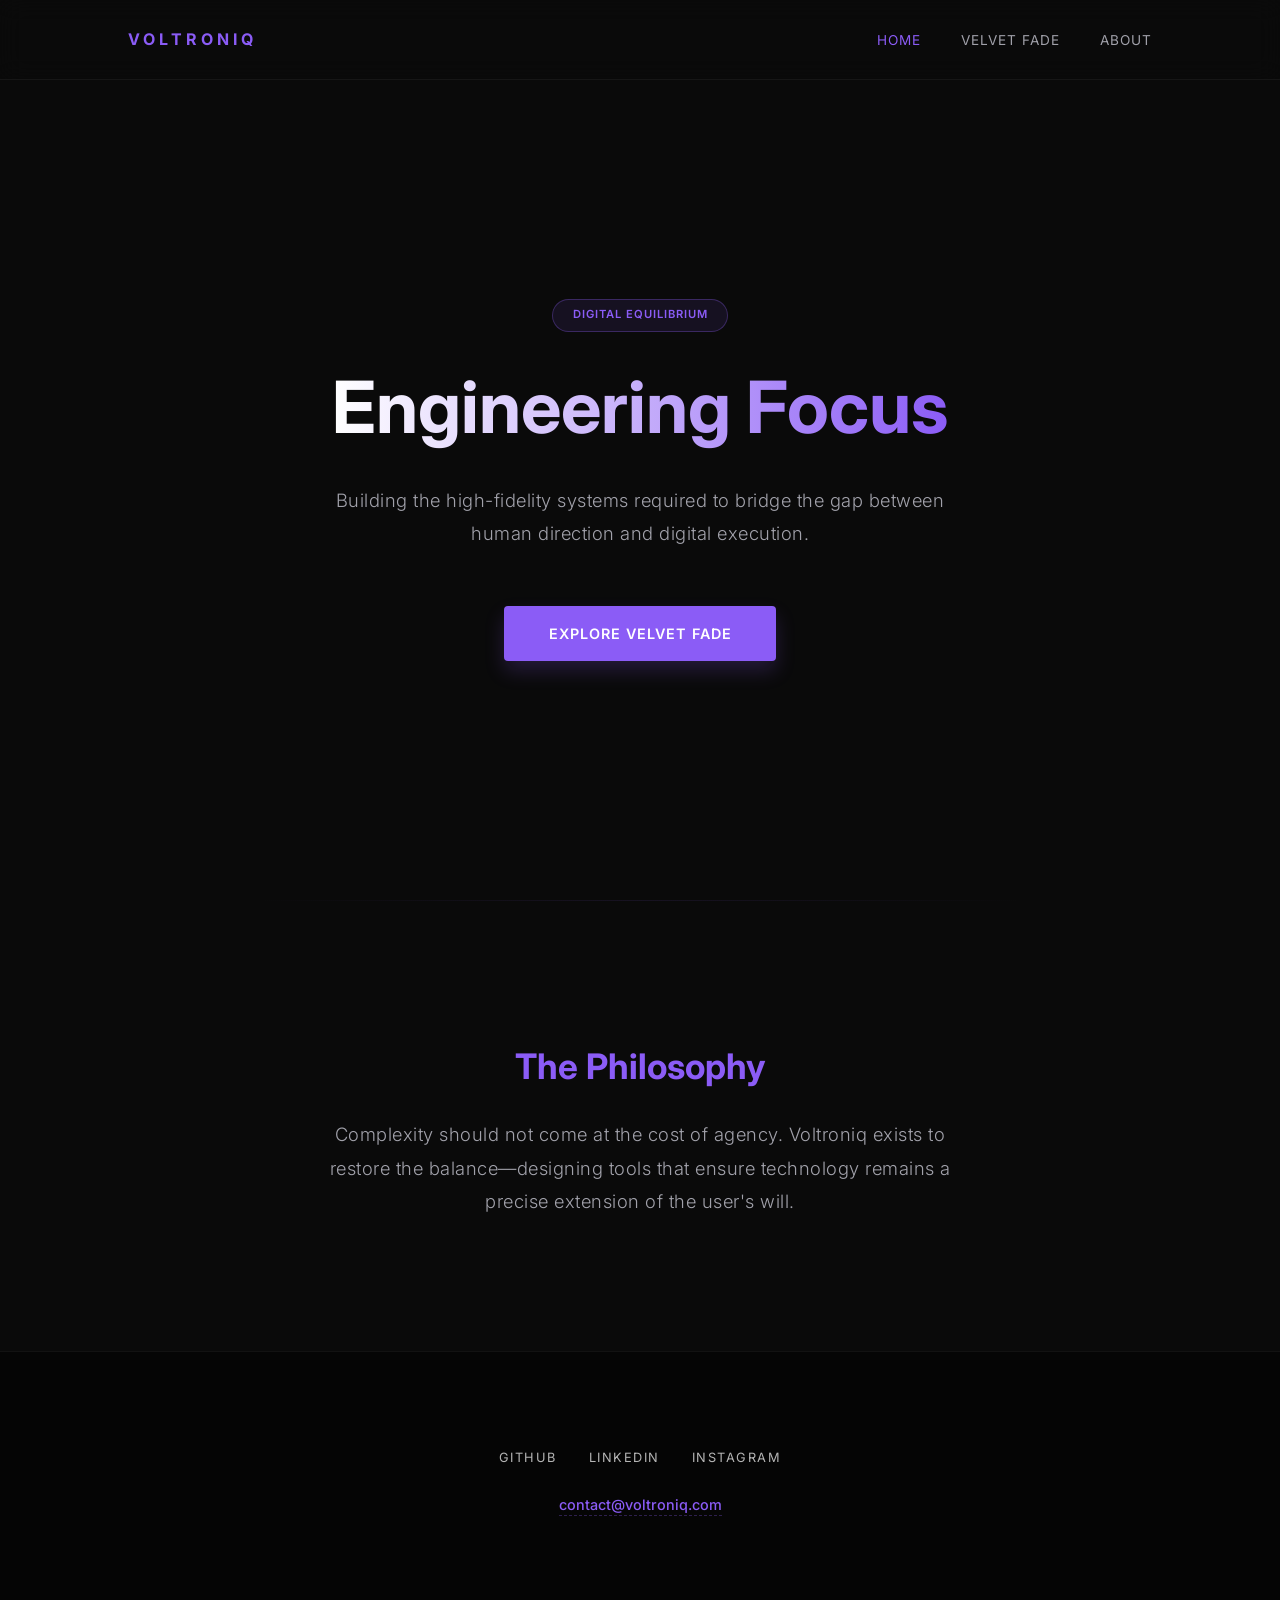
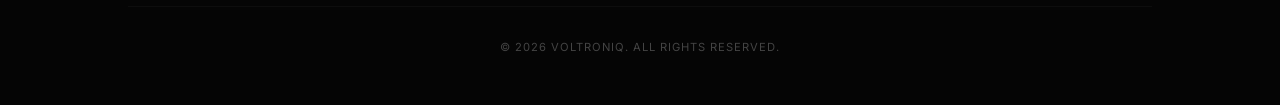
==== index.html @ d2e8ec18 "added footer" ====
<!DOCTYPE html>
<html lang="en">
<head>
    <meta charset="UTF-8">
    <meta name="viewport" content="width=device-width, initial-scale=1.0">
    <title>Voltroniq | Digital Equilibrium</title>
    <link rel="stylesheet" href="style.css">
    <link href="https://fonts.googleapis.com/css2?family=Inter:wght@300;400;700&display=swap" rel="stylesheet">
</head>
<body>
    <nav class="navbar">
        <div class="logo">VOLTRONIQ</div>
        <ul class="nav-links">
            <li><a href="index.html" class="active">Home</a></li>
            <li><a href="VelvetFade.html">Velvet Fade</a></li>
            <li><a href="about.html">About</a></li>
        </ul>
    </nav>

    <header class="hero">
        <div class="hero-content">
            <div class="badge">Digital Equilibrium</div>
            
            <h1 class="glitch">Engineering Focus</h1>
            
            <p class="mission-text">
                Building the high-fidelity systems required to bridge the gap between human direction and digital execution.
            </p>
            
            <div class="hero-actions">
                <a href="VelvetFade.html" class="cta-button">Explore Velvet Fade</a>
            </div>
        </div>
    </header>

    <div style="height: 1px; background: linear-gradient(to right, transparent, var(--accent), transparent); opacity: 0.1; width: 60%; margin: 0 auto;"></div>

    <section id="philosophy" class="hero" style="min-height: 50vh;">
        <div class="hero-content">
            <h2 style="font-size: 2.2rem; margin-bottom: 1.5rem; color: var(--accent);">The Philosophy</h2>
            <p class="mission-text">
                Complexity should not come at the cost of agency. 
                Voltroniq exists to restore the balance—designing tools that ensure 
                technology remains a precise extension of the user's will.
            </p>
        </div>
    </section>

    <footer class="main-footer">
        <div class="footer-content">
            
            <div class="social-links">
                <a href="https://github.com/voltroniq" target="_blank">GitHub</a>
                <a href="https://www.linkedin.com/company/voltroniq" target="_blank">LinkedIn</a>
                <a href="https://www.instagram.com/voltroniq" target="_blank">Instagram</a>
            </div>

            <div class="footer-contact">
                <a href="mailto:contact@voltroniq.com" class="email-link">contact@voltroniq.com</a>
            </div>

            <div class="footer-bottom">
                <p>&copy; 2026 Voltroniq. All rights reserved.</p>
            </div>
        </div>
    </footer>

    <script src="script.js"></script>
</body>
</html>
---- style.css ----
/* VOLTRONIQ CORE STYLESHEET 
    Aesthetic: Dark Mode Tech / Velvet Modern
*/

:root {
    --bg: #0a0a0a;
    --card-bg: #161616;
    --accent: #8b5cf6; /* Velvet Purple */
    --text-main: #ffffff;
    --text-dim: #a1a1aa;
    --nav-height: 80px;
}

* {
    margin: 0;
    padding: 0;
    box-sizing: border-box;
}

body {
    font-family: 'Inter', -apple-system, BlinkMacSystemFont, sans-serif;
    background-color: var(--bg);
    color: var(--text-main);
    line-height: 1.6;
    overflow-x: hidden;
}

/* --- NAVIGATION --- */
.navbar {
    display: flex;
    justify-content: space-between;
    align-items: center;
    padding: 0 10%;
    height: var(--nav-height);
    background: rgba(10, 10, 10, 0.8);
    backdrop-filter: blur(12px);
    -webkit-backdrop-filter: blur(12px);
    position: fixed;
    top: 0;
    width: 100%;
    z-index: 1000;
    border-bottom: 1px solid rgba(255, 255, 255, 0.05);
}

.logo {
    font-weight: 700;
    letter-spacing: 4px;
    color: var(--accent);
    text-transform: uppercase;
}

.nav-links {
    display: flex;
    list-style: none;
}

.nav-links li {
    margin-left: 2.5rem;
}

.nav-links a {
    text-decoration: none;
    color: var(--text-dim);
    transition: 0.3s cubic-bezier(0.4, 0, 0.2, 1);
    font-size: 0.85rem;
    text-transform: uppercase;
    letter-spacing: 1px;
}

.nav-links a:hover, .nav-links a.active {
    color: var(--accent);
}

/* --- HERO & LAYOUT --- */
.hero, .app-hero {
    min-height: 100vh;
    display: flex;
    flex-direction: column;
    align-items: center;
    justify-content: center;
    text-align: center;
    padding: 100px 10% 40px 10%;
}

.hero-content {
    max-width: 900px;
    display: flex;
    flex-direction: column;
    align-items: center;
}

.app-hero .mission-text {
    font-size: 1.4rem; /* Slightly larger than the standard 1.15rem */
    line-height: 1.6;
    color: #ffffff;    /* Brighter white to command attention */
}

/* --- TYPOGRAPHY --- */
h1 {
    font-size: clamp(2.5rem, 8vw, 4.5rem);
    margin-bottom: 1.5rem;
    font-weight: 700;

    line-height: 1.2;
    padding-bottom: 10px;
    overflow: visible;

    background: linear-gradient(to right, #ffffff, var(--accent));
    -webkit-background-clip: text;
    background-clip: text;
    -webkit-text-fill-color: transparent;
    color: transparent;
}

.mission-text {
    max-width: 650px;
    font-size: 1.15rem;
    color: var(--text-dim);
    margin-bottom: 3.5rem;
    
    margin-left: auto;
    margin-right: auto;
    
    text-align: center; 
    
    letter-spacing: 0.5px;
    font-weight: 300;
    line-height: 1.8;
}

/* --- BUTTONS --- */
.cta-button {
    display: inline-block;
    padding: 1rem 2.8rem;
    background: var(--accent);
    color: #fff;
    text-decoration: none;
    border-radius: 4px;
    font-weight: 600;
    font-size: 0.9rem;
    text-transform: uppercase;
    letter-spacing: 1px;
    box-shadow: 0 10px 20px rgba(139, 92, 246, 0.2);
    transition: all 0.4s ease;
}

.cta-button:hover {
    transform: translateY(-3px);
    box-shadow: 0 15px 30px rgba(139, 92, 246, 0.4);
    filter: brightness(1.1);
}

/* --- APP PAGE FEATURES --- */
.container {
    max-width: 1200px;
    width: 100%;
}

.badge {
    display: inline-block;
    padding: 0.4rem 1.2rem;
    background: rgba(139, 92, 246, 0.1);
    color: var(--accent);
    border: 1px solid rgba(139, 92, 246, 0.3);
    border-radius: 50px;
    font-size: 0.7rem;
    font-weight: 600;
    letter-spacing: 1px;
    margin-bottom: 2rem;
    text-transform: uppercase;
}

.features-grid {
    display: grid;
    grid-template-columns: repeat(auto-fit, minmax(300px, 1fr));
    gap: 2rem;
    margin-top: 5rem;
    width: 100%;
}

.feature-card {
    background: var(--card-bg);
    padding: 3rem 2rem;
    border-radius: 12px;
    border: 1px solid rgba(255, 255, 255, 0.05);
    text-align: left;
    transition: all 0.4s ease;
}

.feature-card:hover {
    border-color: var(--accent);
    transform: translateY(-8px);
    background: rgba(22, 22, 22, 0.8);
}

.feature-card h3 {
    margin-bottom: 1rem;
    font-size: 1.4rem;
    color: #fff;
}

.feature-card p {
    color: var(--text-dim);
    font-size: 0.95rem;
    line-height: 1.6;
}

/* --- FOOTER STYLES --- */
.main-footer {
    padding: 6rem 10% 3rem 10%;
    background: #050505; /* Slightly darker than main bg for depth */
    border-top: 1px solid rgba(255, 255, 255, 0.05);
    text-align: center;
}

.footer-content {
    max-width: 1200px;
    margin: 0 auto;
    display: flex;
    flex-direction: column;
    align-items: center;
    gap: 1.5rem;
}

.social-links {
    display: flex;
    gap: 2rem;
}

.social-links a {
    text-decoration: none;
    color: var(--text-main);
    font-size: 0.8rem;
    text-transform: uppercase;
    letter-spacing: 1.5px;
    transition: color 0.3s ease;
    opacity: 0.7;
}

.social-links a:hover {
    color: var(--accent);
    opacity: 1;
}

.email-link {
    text-decoration: none;
    color: var(--accent);
    font-size: 0.9rem;
    font-weight: 500;
    border-bottom: 1px dashed rgba(139, 92, 246, 0.3);
    padding-bottom: 2px;
    transition: 0.3s;
}

.email-link:hover {
    border-bottom-color: var(--accent);
}

.footer-bottom {
    margin-top: 4rem;
    padding-top: 2rem;
    border-top: 1px solid rgba(255, 255, 255, 0.03);
    width: 100%;
}

.footer-bottom p {
    color: #444;
    font-size: 0.7rem;
    text-transform: uppercase;
    letter-spacing: 1px;
}

/* --- RESPONSIVENESS --- */
@media (max-width: 768px) {
    .navbar {
        padding: 0 5%;
    }
    
    .nav-links li {
        margin-left: 1.2rem;
    }

    .hero, .app-hero {
        padding: 120px 5% 60px 5%;
    }

    .mission-text {
        font-size: 1rem;
    }
}

@media (max-width: 480px) {
    .social-links {
        gap: 1.2rem;
        flex-wrap: wrap;
        justify-content: center;
    }
}
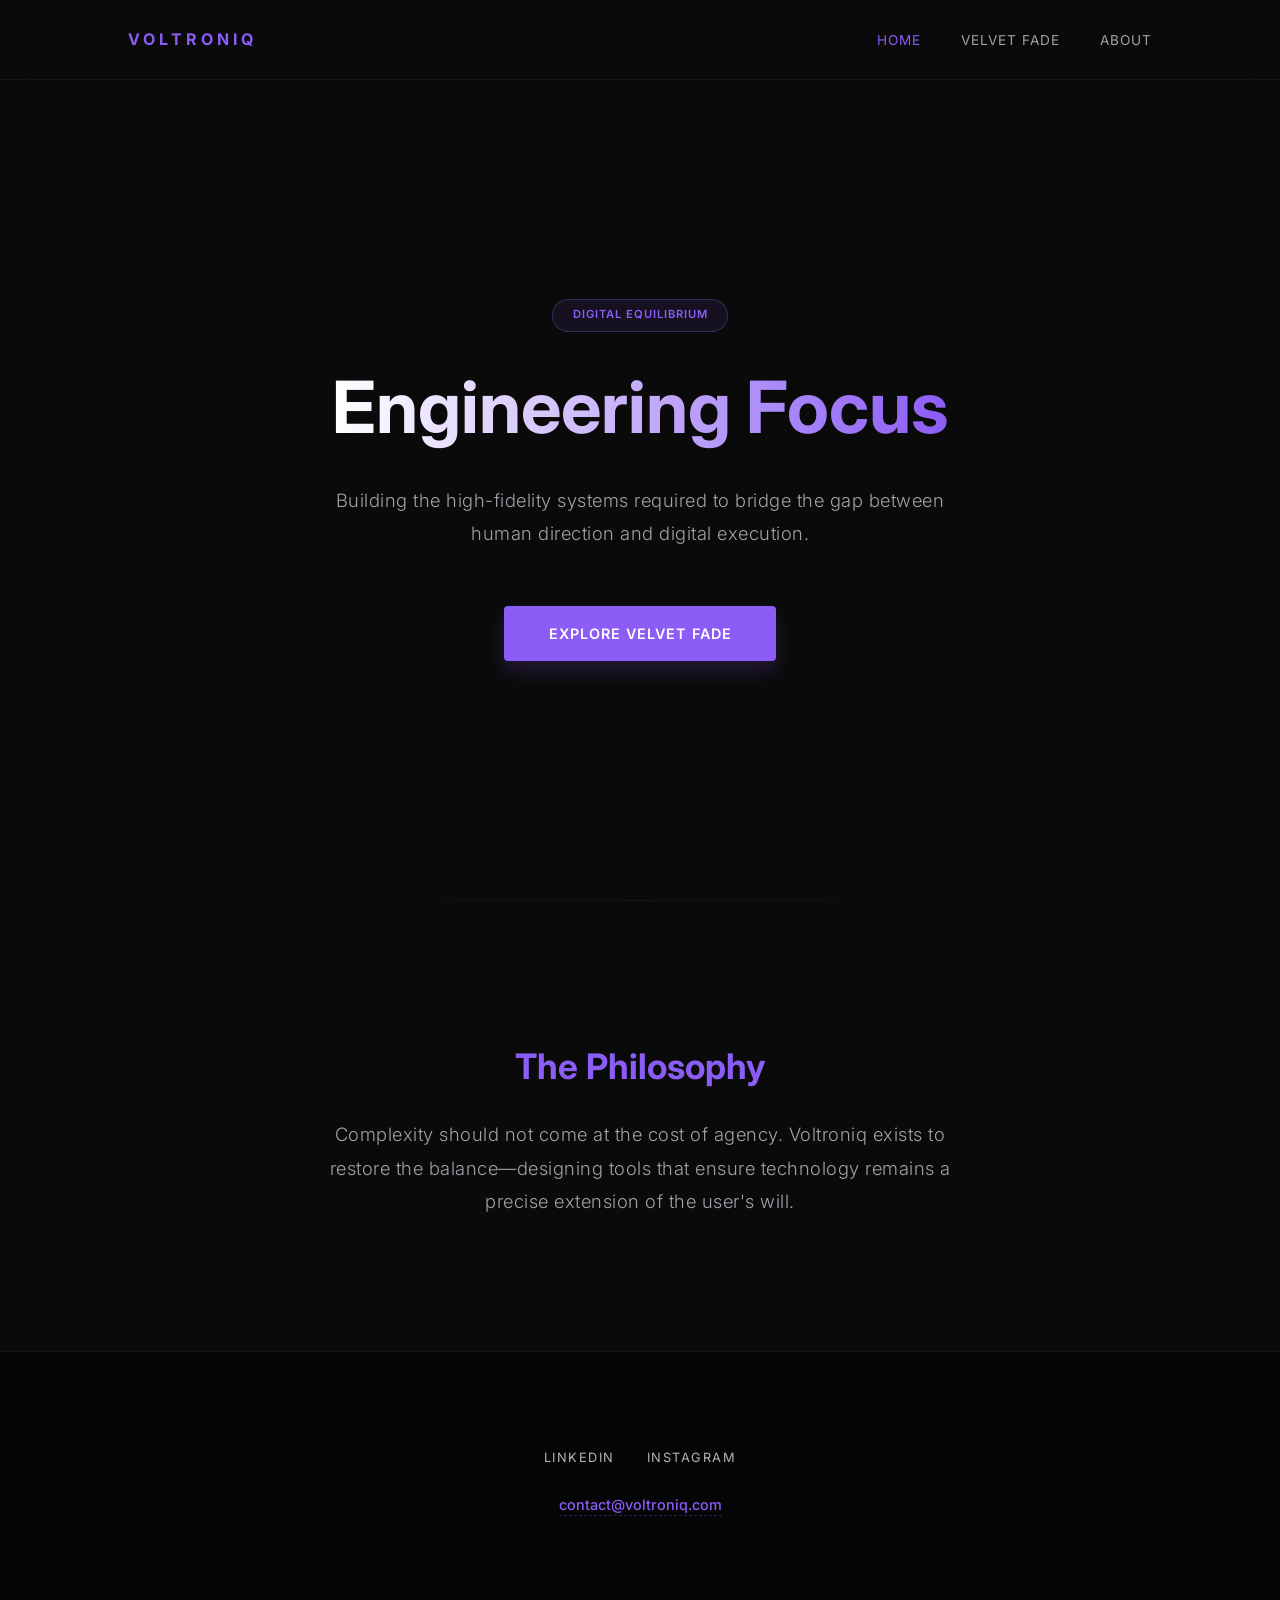
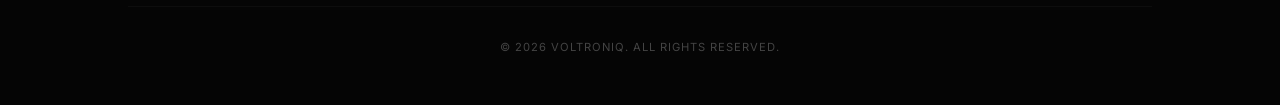
==== commit dff6e530: "removed github link" ====
--- a/index.html
+++ b/index.html
@@ -50,7 +50,6 @@
         <div class="footer-content">
             
             <div class="social-links">
-                <a href="https://github.com/voltroniq" target="_blank">GitHub</a>
                 <a href="https://www.linkedin.com/company/voltroniq" target="_blank">LinkedIn</a>
                 <a href="https://www.instagram.com/voltroniq" target="_blank">Instagram</a>
             </div>
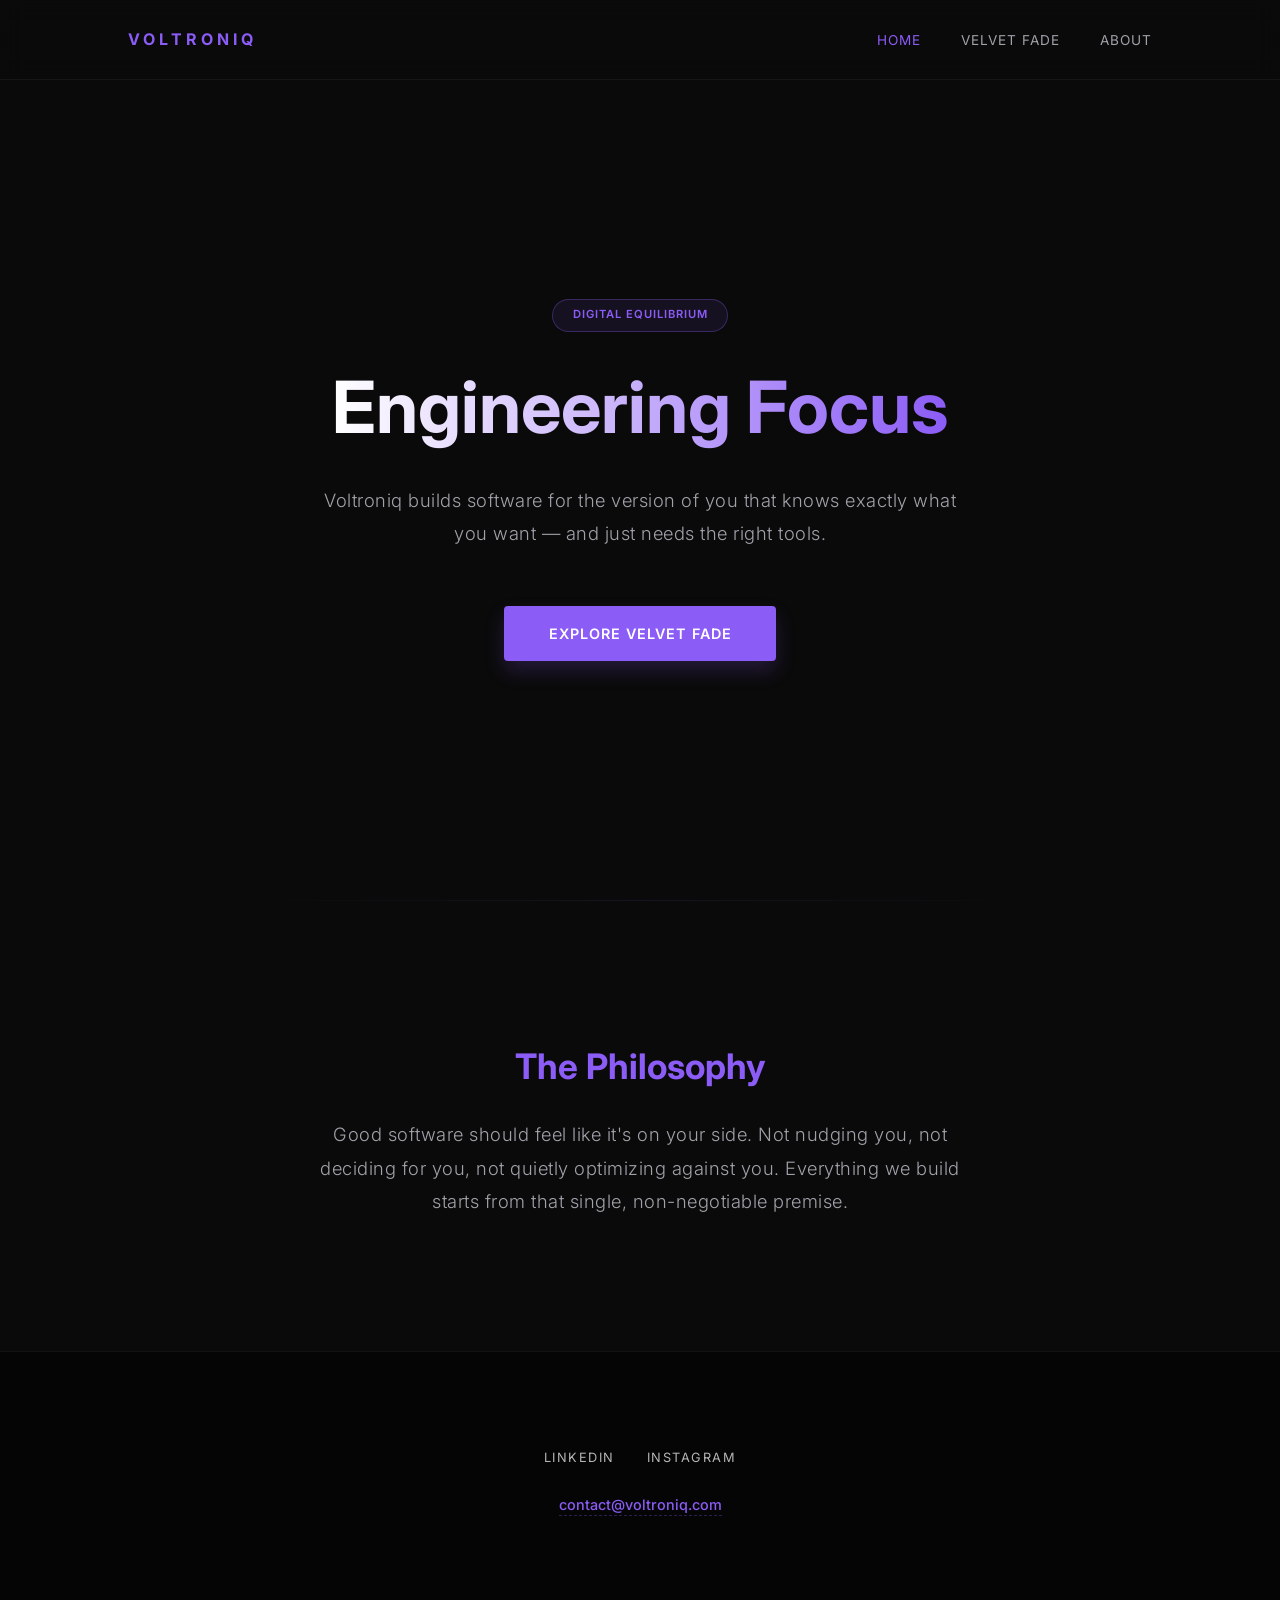
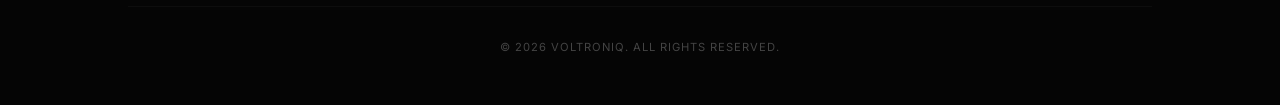
==== commit 1a7b5984: "updated all writing" ====
--- a/index.html
+++ b/index.html
@@ -24,7 +24,8 @@
             <h1 class="glitch">Engineering Focus</h1>
             
             <p class="mission-text">
-                Building the high-fidelity systems required to bridge the gap between human direction and digital execution.
+                Voltroniq builds software for the version of you that knows exactly
+                what you want — and just needs the right tools.
             </p>
             
             <div class="hero-actions">
@@ -39,9 +40,9 @@
         <div class="hero-content">
             <h2 style="font-size: 2.2rem; margin-bottom: 1.5rem; color: var(--accent);">The Philosophy</h2>
             <p class="mission-text">
-                Complexity should not come at the cost of agency. 
-                Voltroniq exists to restore the balance—designing tools that ensure 
-                technology remains a precise extension of the user's will.
+                Good software should feel like it's on your side. Not nudging you,
+                not deciding for you, not quietly optimizing against you.
+                Everything we build starts from that single, non-negotiable premise.
             </p>
         </div>
     </section>
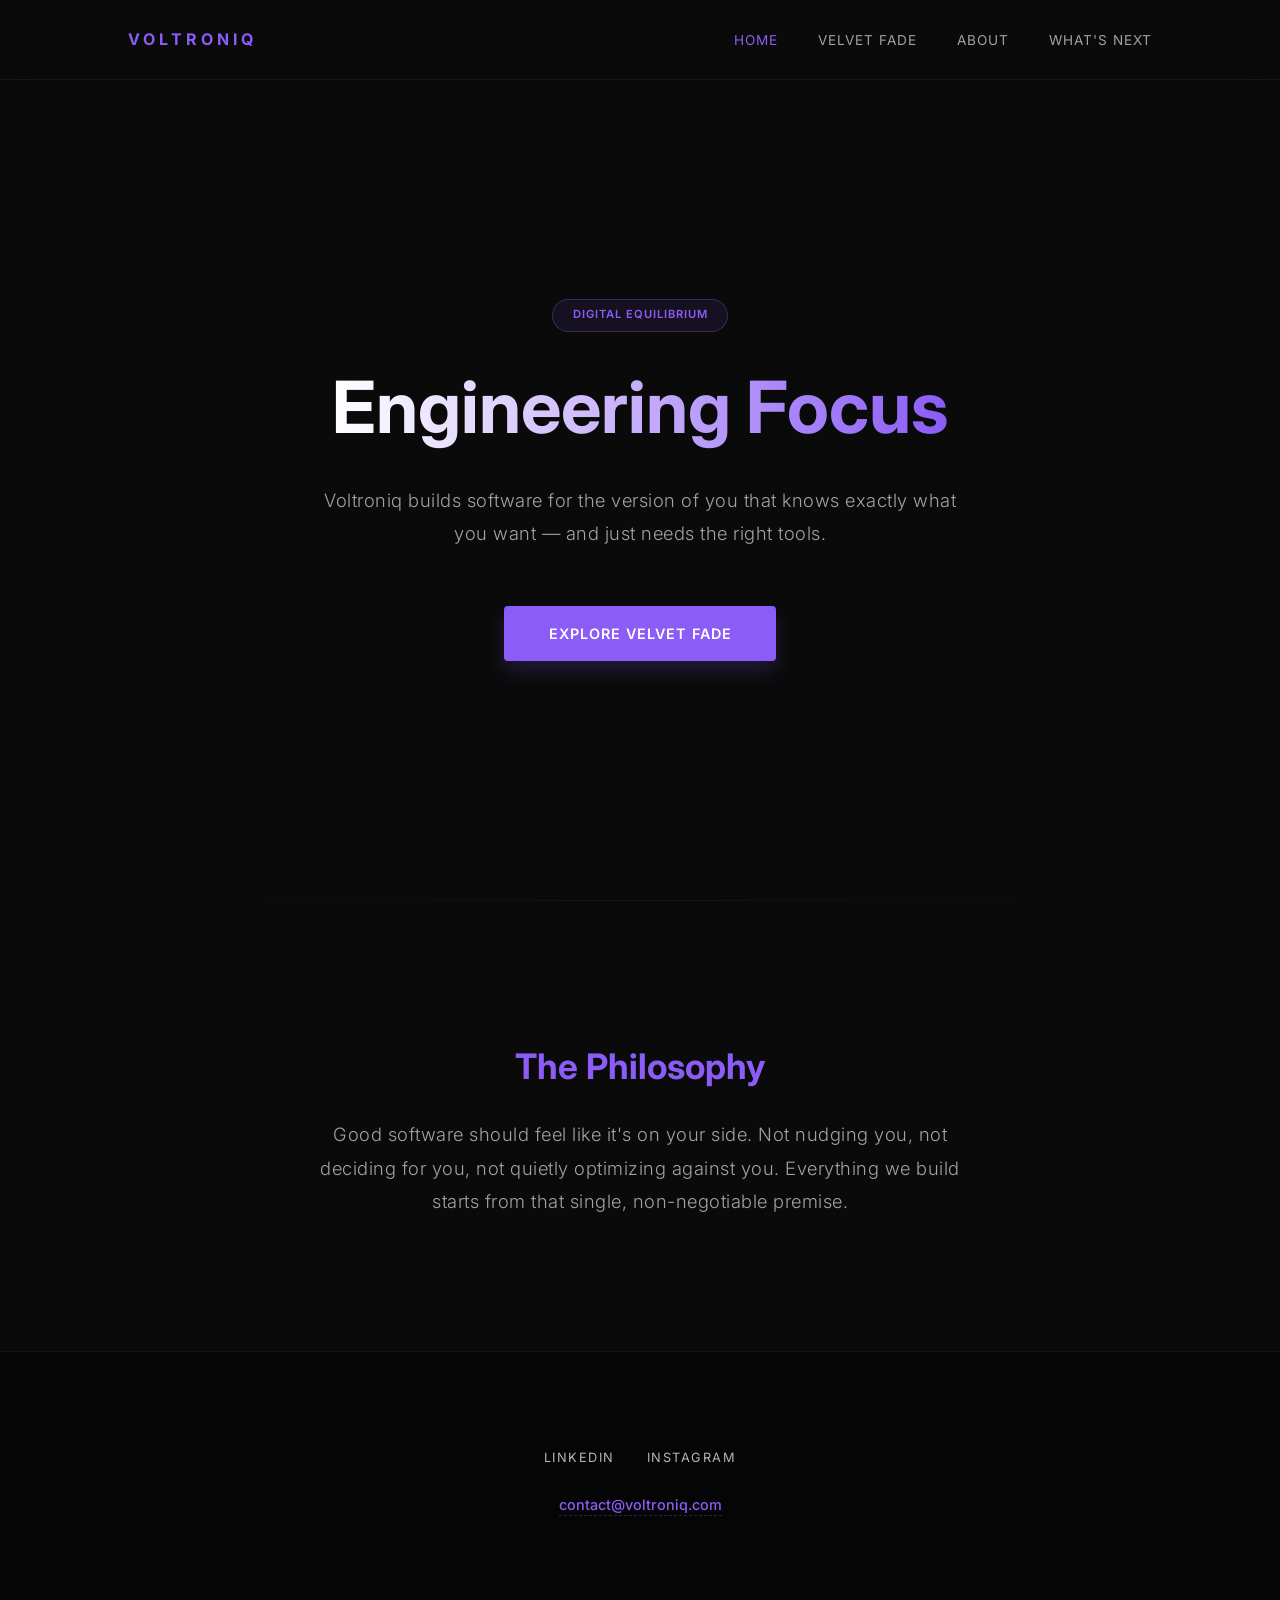
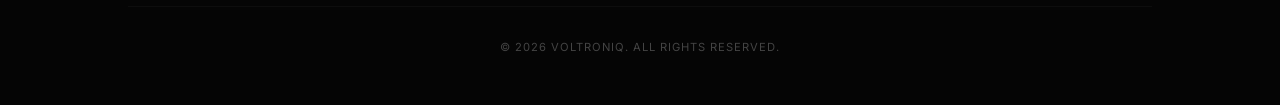
==== commit f578b0cf: "added What's Next" ====
--- a/index.html
+++ b/index.html
@@ -11,9 +11,10 @@
     <nav class="navbar">
         <div class="logo">VOLTRONIQ</div>
         <ul class="nav-links">
-            <li><a href="index.html" class="active">Home</a></li>
-            <li><a href="VelvetFade.html">Velvet Fade</a></li>
-            <li><a href="about.html">About</a></li>
+            <li><a href="/" class="active">Home</a></li>
+            <li><a href="./VelvetFade.html">Velvet Fade</a></li>
+            <li><a href="./about.html">About</a></li>
+            <li><a href="./next.html">What's Next</a></li>
         </ul>
     </nav>
 
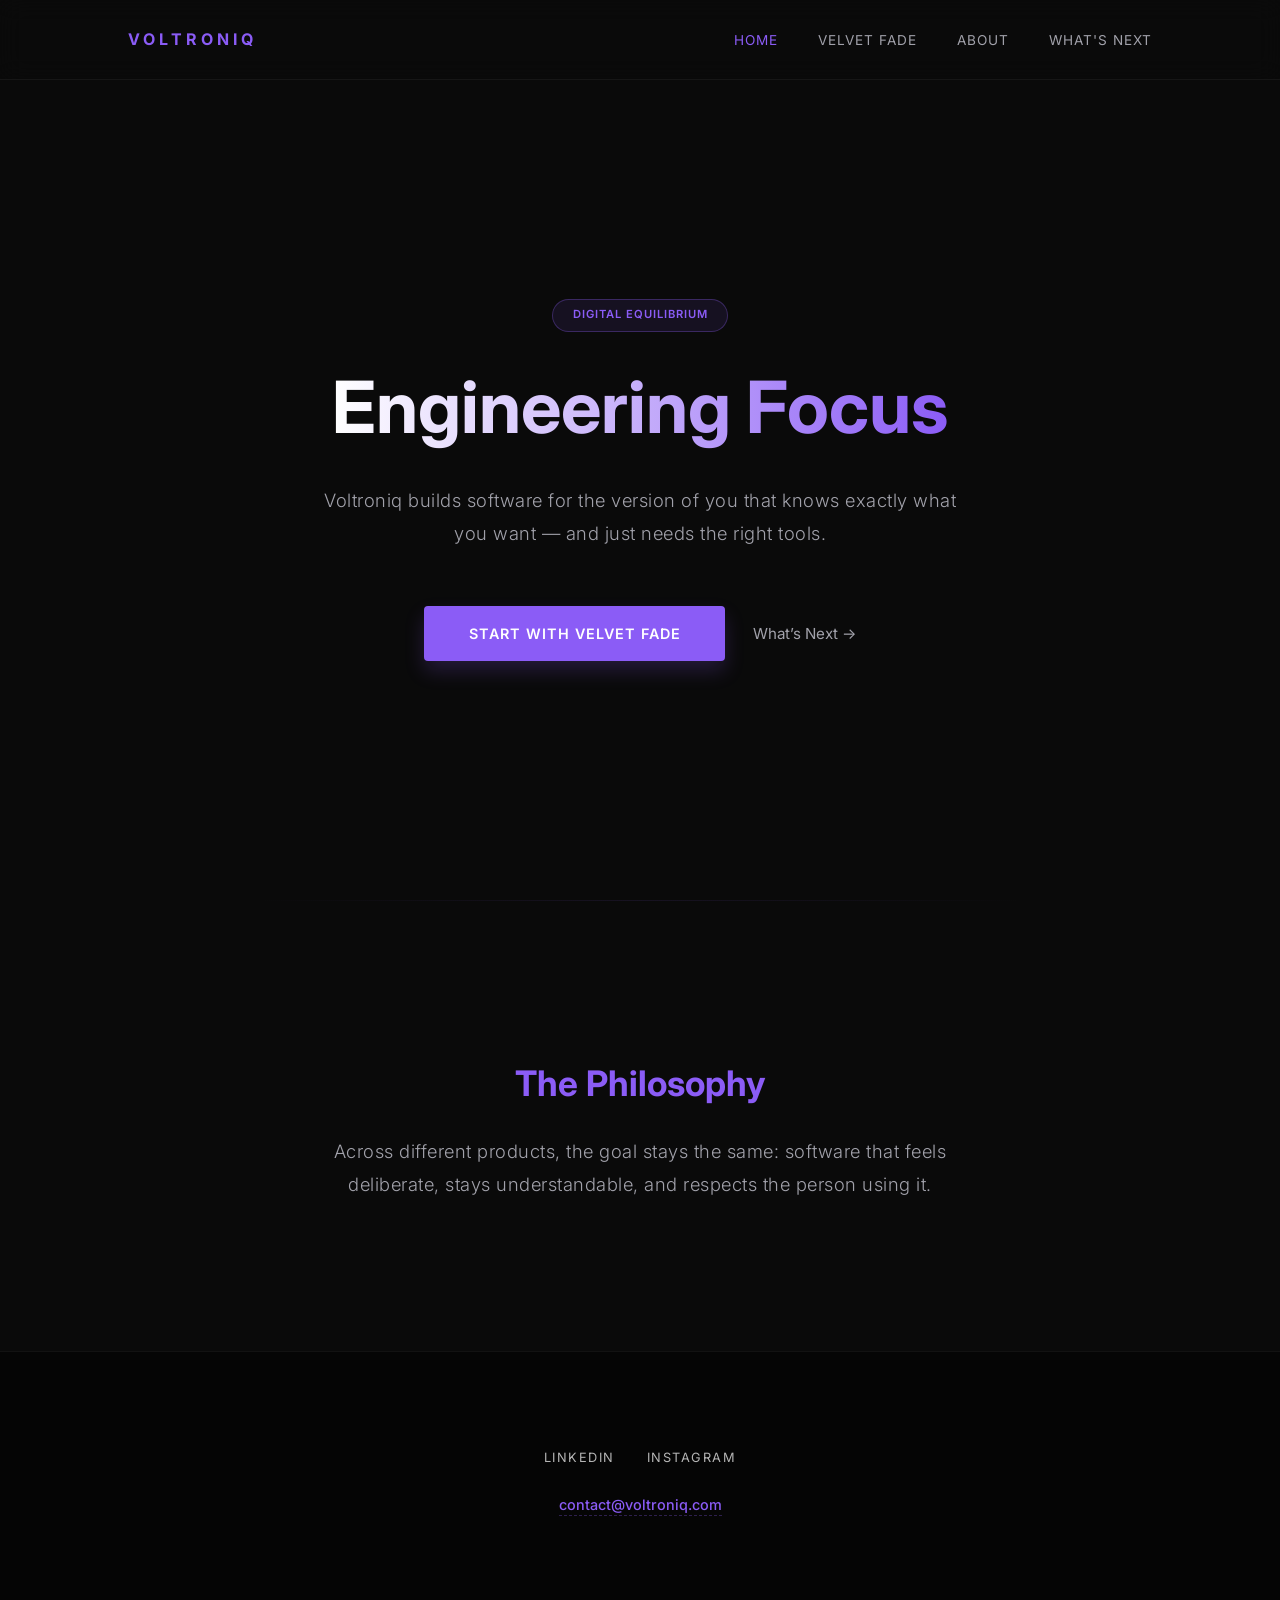
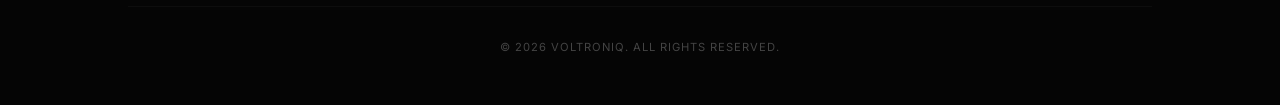
==== commit 40caff8a: "added meta des and changed index.html" ====
--- a/index.html
+++ b/index.html
@@ -4,6 +4,7 @@
     <meta charset="UTF-8">
     <meta name="viewport" content="width=device-width, initial-scale=1.0">
     <title>Voltroniq | Digital Equilibrium</title>
+    <meta name="description" content="Voltroniq builds software for clarity, control, and deliberate use.">
     <link rel="stylesheet" href="style.css">
     <link href="https://fonts.googleapis.com/css2?family=Inter:wght@300;400;700&display=swap" rel="stylesheet">
 </head>
@@ -12,9 +13,9 @@
         <div class="logo">VOLTRONIQ</div>
         <ul class="nav-links">
             <li><a href="/" class="active">Home</a></li>
-            <li><a href="./VelvetFade.html">Velvet Fade</a></li>
-            <li><a href="./about.html">About</a></li>
-            <li><a href="./next.html">What's Next</a></li>
+            <li><a href="VelvetFade.html">Velvet Fade</a></li>
+            <li><a href="about.html">About</a></li>
+            <li><a href="next.html">What's Next</a></li>
         </ul>
     </nav>
 
@@ -30,7 +31,8 @@
             </p>
             
             <div class="hero-actions">
-                <a href="VelvetFade.html" class="cta-button">Explore Velvet Fade</a>
+                <a href="VelvetFade.html" class="cta-button">Start with Velvet Fade</a>
+                <a href="next.html" class="secondary-cta">What’s Next</a>
             </div>
         </div>
     </header>
@@ -41,9 +43,7 @@
         <div class="hero-content">
             <h2 style="font-size: 2.2rem; margin-bottom: 1.5rem; color: var(--accent);">The Philosophy</h2>
             <p class="mission-text">
-                Good software should feel like it's on your side. Not nudging you,
-                not deciding for you, not quietly optimizing against you.
-                Everything we build starts from that single, non-negotiable premise.
+                Across different products, the goal stays the same: software that feels deliberate, stays understandable, and respects the person using it.
             </p>
         </div>
     </section>
--- a/style.css
+++ b/style.css
@@ -150,6 +150,28 @@
     filter: brightness(1.1);
 }
 
+.secondary-cta {
+    margin-left: 1.5rem;
+    font-size: 0.95rem;
+    color: var(--text-dim);
+    text-decoration: none;
+    position: relative;
+    transition: all 0.3s ease;
+}
+
+.secondary-cta::after {
+    content: " →";
+    transition: transform 0.3s ease;
+}
+
+.secondary-cta:hover {
+    color: var(--accent);
+}
+
+.secondary-cta:hover::after {
+    transform: translateX(4px);
+}
+
 /* --- APP PAGE FEATURES --- */
 .container {
     max-width: 1200px;
